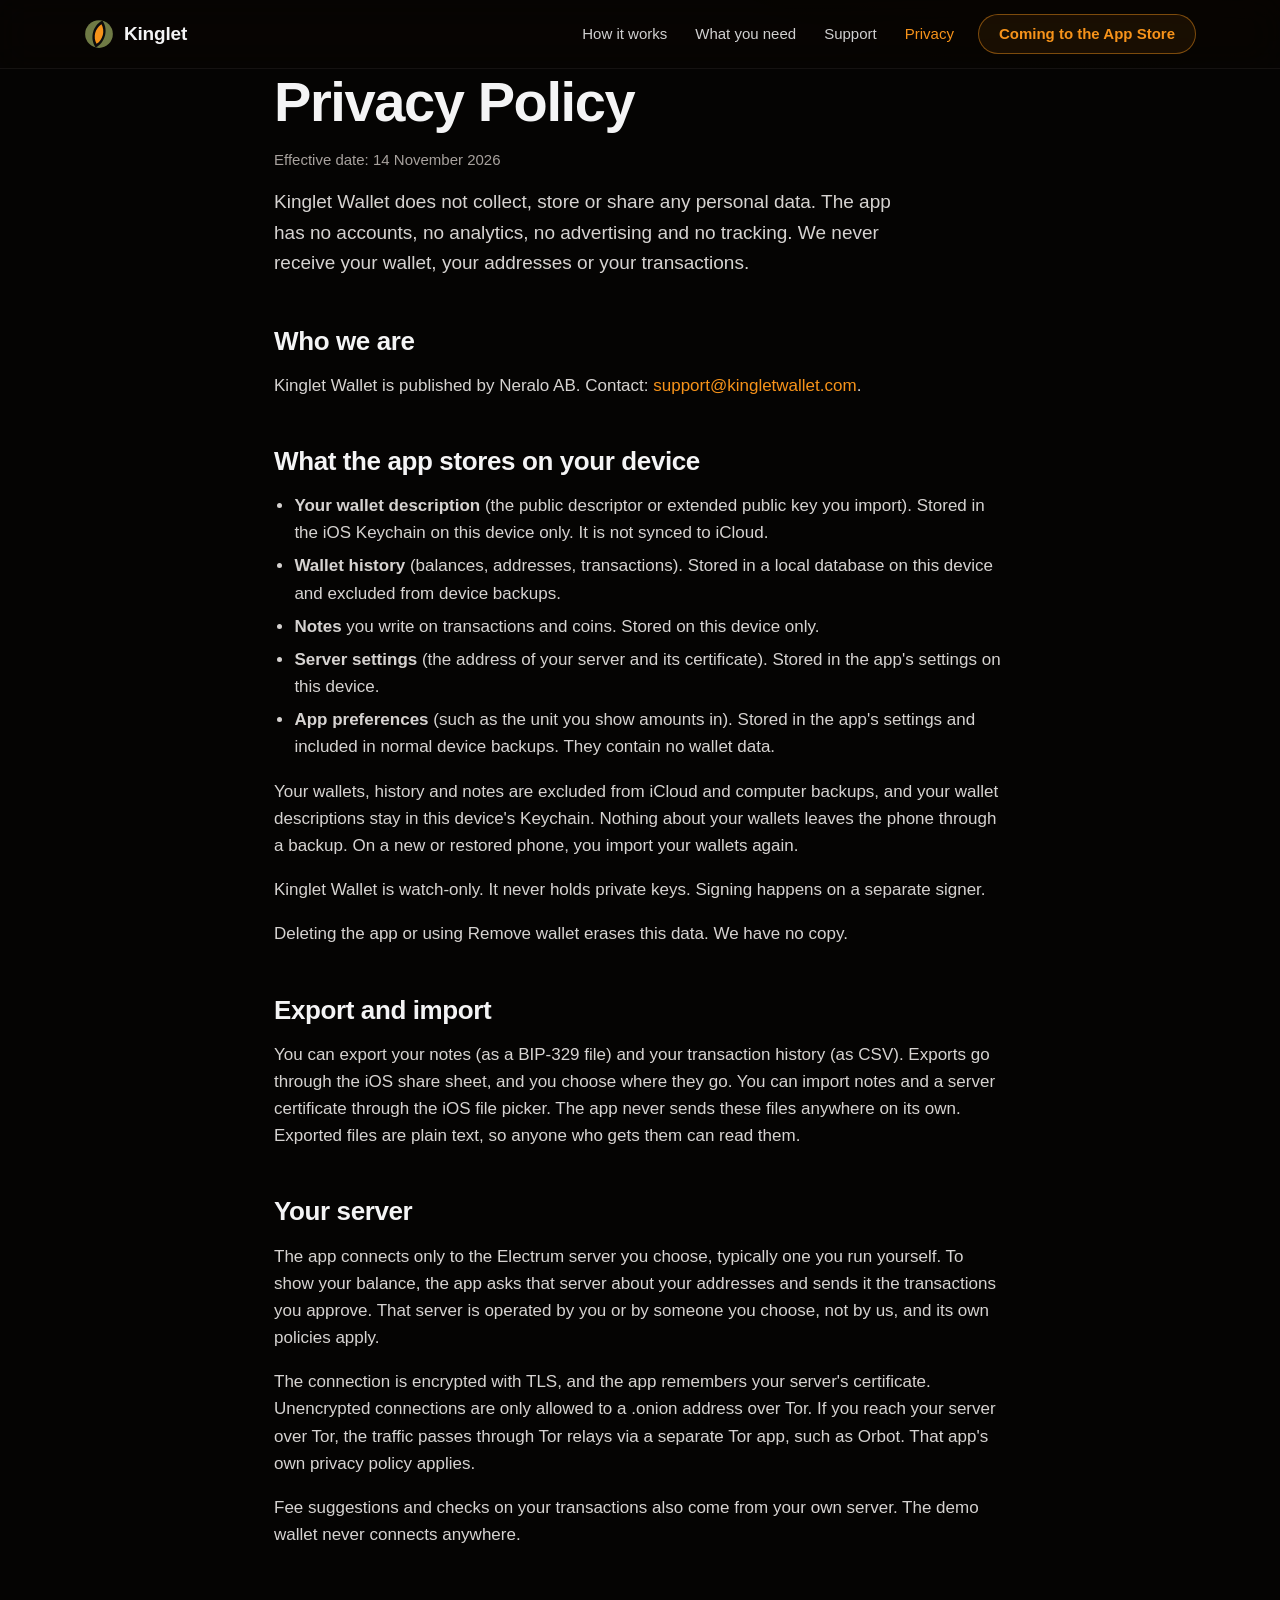
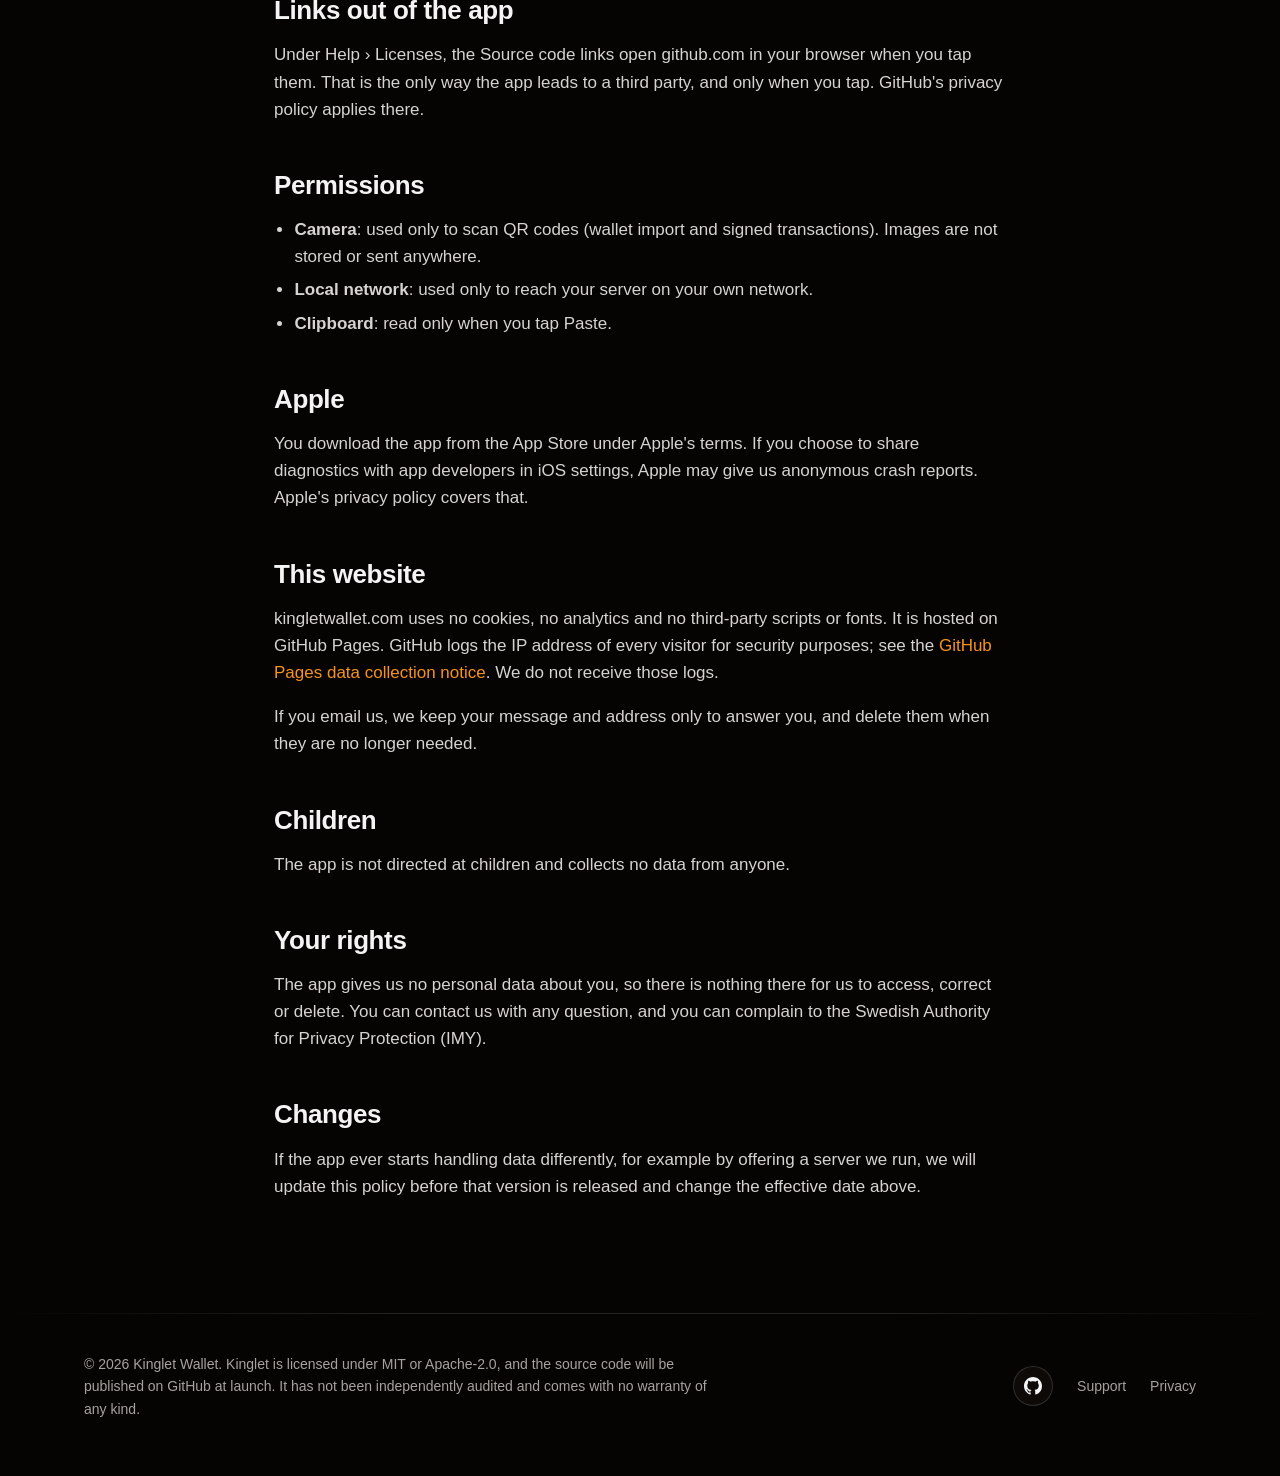
==== privacy/index.html @ 5072bebe "Initial site: home, support and privacy policy" ====
<!doctype html>
<html lang="en">
<head>
<meta charset="utf-8">
<meta name="viewport" content="width=device-width, initial-scale=1">
<title>Privacy Policy · Kinglet Wallet</title>
<meta name="description" content="Kinglet Wallet does not collect, store or share any personal data.">
<meta name="theme-color" content="#050506">
<link rel="icon" href="/assets/img/mark.svg" type="image/svg+xml">
<link rel="apple-touch-icon" href="/assets/img/apple-touch-icon.png">
<link rel="stylesheet" href="/assets/style.css">
</head>
<body>

<header class="site-header">
  <div class="wrap">
    <a class="brand" href="/"><img src="/assets/img/mark.svg" alt="" width="30" height="30">Kinglet</a>
    <nav class="nav" aria-label="Main">
      <a class="hide-sm" href="/#how">How it works</a>
      <a class="hide-sm" href="/#needs">What you need</a>
      <a href="/support/">Support</a>
      <a href="/privacy/" aria-current="page">Privacy</a>
    </nav>
    <span class="pill pill-soon">Coming to the App Store</span>
  </div>
</header>

<main class="page glow">
  <div class="wrap">
    <h1>Privacy Policy</h1>
    <p class="meta">Effective date: 14 November 2026</p>
    <p class="lead">Kinglet Wallet does not collect, store or share any personal data. The app has no accounts, no analytics, no advertising and no tracking. We never receive your wallet, your addresses or your transactions.</p>

    <h2>Who we are</h2>
    <p>Kinglet Wallet is published by Neralo AB. Contact: <a href="mailto:support@kingletwallet.com">support@kingletwallet.com</a>.</p>

    <h2>What the app stores on your device</h2>
    <ul>
      <li><strong>Your wallet description</strong> (the public descriptor or extended public key you import). Stored in the iOS Keychain on this device only. It is not synced to iCloud.</li>
      <li><strong>Wallet history</strong> (balances, addresses, transactions). Stored in a local database on this device and excluded from device backups.</li>
      <li><strong>Notes</strong> you write on transactions and coins. Stored on this device only.</li>
      <li><strong>Server settings</strong> (the address of your server and its certificate). Stored in the app's settings on this device.</li>
      <li><strong>App preferences</strong> (such as the unit you show amounts in). Stored in the app's settings and included in normal device backups. They contain no wallet data.</li>
    </ul>
    <p>Your wallets, history and notes are excluded from iCloud and computer backups, and your wallet descriptions stay in this device's Keychain. Nothing about your wallets leaves the phone through a backup. On a new or restored phone, you import your wallets again.</p>
    <p>Kinglet Wallet is watch-only. It never holds private keys. Signing happens on a separate signer.</p>
    <p>Deleting the app or using Remove wallet erases this data. We have no copy.</p>

    <h2>Export and import</h2>
    <p>You can export your notes (as a BIP-329 file) and your transaction history (as CSV). Exports go through the iOS share sheet, and you choose where they go. You can import notes and a server certificate through the iOS file picker. The app never sends these files anywhere on its own. Exported files are plain text, so anyone who gets them can read them.</p>

    <h2>Your server</h2>
    <p>The app connects only to the Electrum server you choose, typically one you run yourself. To show your balance, the app asks that server about your addresses and sends it the transactions you approve. That server is operated by you or by someone you choose, not by us, and its own policies apply.</p>
    <p>The connection is encrypted with TLS, and the app remembers your server's certificate. Unencrypted connections are only allowed to a .onion address over Tor. If you reach your server over Tor, the traffic passes through Tor relays via a separate Tor app, such as Orbot. That app's own privacy policy applies.</p>
    <p>Fee suggestions and checks on your transactions also come from your own server. The demo wallet never connects anywhere.</p>

    <h2>Links out of the app</h2>
    <p>Under Help › Licenses, the Source code links open github.com in your browser when you tap them. That is the only way the app leads to a third party, and only when you tap. GitHub's privacy policy applies there.</p>

    <h2>Permissions</h2>
    <ul>
      <li><strong>Camera</strong>: used only to scan QR codes (wallet import and signed transactions). Images are not stored or sent anywhere.</li>
      <li><strong>Local network</strong>: used only to reach your server on your own network.</li>
      <li><strong>Clipboard</strong>: read only when you tap Paste.</li>
    </ul>

    <h2>Apple</h2>
    <p>You download the app from the App Store under Apple's terms. If you choose to share diagnostics with app developers in iOS settings, Apple may give us anonymous crash reports. Apple's privacy policy covers that.</p>

    <h2>This website</h2>
    <p>kingletwallet.com uses no cookies, no analytics and no third-party scripts or fonts. It is hosted on GitHub Pages. GitHub logs the IP address of every visitor for security purposes; see the <a href="https://docs.github.com/en/pages/getting-started-with-github-pages/about-github-pages#data-collection" target="_blank" rel="noopener">GitHub Pages data collection notice</a>. We do not receive those logs.</p>
    <p>If you email us, we keep your message and address only to answer you, and delete them when they are no longer needed.</p>

    <h2>Children</h2>
    <p>The app is not directed at children and collects no data from anyone.</p>

    <h2>Your rights</h2>
    <p>The app gives us no personal data about you, so there is nothing there for us to access, correct or delete. You can contact us with any question, and you can complain to the Swedish Authority for Privacy Protection (IMY).</p>

    <h2>Changes</h2>
    <p>If the app ever starts handling data differently, for example by offering a server we run, we will update this policy before that version is released and change the effective date above.</p>
  </div>
</main>

<footer class="site-footer">
  <div class="wrap">
    <p class="legal">© 2026 Kinglet Wallet. Kinglet is licensed under MIT or Apache-2.0, and the source code will be published on GitHub at launch. It has not been independently audited and comes with no warranty of any kind.</p>
    <nav aria-label="Footer">
      <a class="gh" href="https://github.com/kingletwallet" aria-label="Kinglet on GitHub" target="_blank" rel="noopener"><svg viewBox="0 0 16 16" width="18" height="18" fill="currentColor" aria-hidden="true"><path d="M8 0C3.58 0 0 3.58 0 8c0 3.54 2.29 6.53 5.47 7.59.4.07.55-.17.55-.38 0-.19-.01-.82-.01-1.49-2.01.37-2.53-.49-2.69-.94-.09-.23-.48-.94-.82-1.13-.28-.15-.68-.52-.01-.53.63-.01 1.08.58 1.23.82.72 1.21 1.87.87 2.33.66.07-.52.28-.87.51-1.07-1.78-.2-3.64-.89-3.64-3.95 0-.87.31-1.59.82-2.15-.08-.2-.36-1.02.08-2.12 0 0 .67-.21 2.2.82.64-.18 1.32-.27 2-.27.68 0 1.36.09 2 .27 1.53-1.04 2.2-.82 2.2-.82.44 1.1.16 1.92.08 2.12.51.56.82 1.27.82 2.15 0 3.07-1.87 3.75-3.65 3.95.29.25.54.73.54 1.48 0 1.07-.01 1.93-.01 2.2 0 .21.15.46.55.38A8.013 8.013 0 0 0 16 8c0-4.42-3.58-8-8-8z"/></svg></a>
      <a href="/support/">Support</a>
      <a href="/privacy/">Privacy</a>
    </nav>
  </div>
</footer>

</body>
</html>
---- assets/style.css ----
:root {
  --bg: #050403;
  --surface: rgba(22, 18, 15, 0.66);
  --surface-2: #1c1815;
  --line: rgba(255, 255, 255, 0.09);
  --text: #f4f4f5;
  --muted: #a8a29e;
  --orange: #f7931a;
  --gold: #f9c25c;
  --olive: #6f7a45;
  --olive-light: #b6c27a;
  --grad: linear-gradient(95deg, var(--orange) 0%, var(--gold) 55%, var(--olive-light) 100%);
  --radius: 18px;
  --max: 1160px;
  --header: 68px;
  color-scheme: dark;
}

* { box-sizing: border-box; }

html { scroll-behavior: smooth; background: var(--bg); }

body {
  margin: 0;
  background: var(--bg);
  color: var(--text);
  font-family: -apple-system, BlinkMacSystemFont, "SF Pro Text", "Inter", "Segoe UI", Roboto, "Helvetica Neue", Arial, sans-serif;
  font-size: 17px;
  line-height: 1.6;
  -webkit-font-smoothing: antialiased;
  overflow-x: clip;
}

a { color: var(--orange); text-decoration: none; }
a:hover { text-decoration: underline; }

code {
  font-family: ui-monospace, "SF Mono", Menlo, Consolas, monospace;
  font-size: 0.88em;
  background: var(--surface-2);
  border: 1px solid var(--line);
  border-radius: 6px;
  padding: 0.1em 0.4em;
}

.wrap { max-width: var(--max); margin: 0 auto; padding: 0 24px; position: relative; }

/* Glows: soft color fields that fade to black. They are pseudo-elements that
   reach past their section, so no section edge ever cuts a gradient. */

.glow { position: relative; isolation: isolate; }
.glow::before {
  content: "";
  position: absolute;
  z-index: -1;
  pointer-events: none;
  inset: -240px 0;
  background: var(--glow);
  -webkit-mask-image: linear-gradient(180deg, transparent 0%, #000 22%, #000 78%, transparent 100%);
  mask-image: linear-gradient(180deg, transparent 0%, #000 22%, #000 78%, transparent 100%);
}

/* Header */

.site-header {
  position: fixed;
  top: 0;
  left: 0;
  right: 0;
  z-index: 20;
  background: rgba(10, 7, 5, 0.32);
  backdrop-filter: saturate(170%) blur(18px);
  -webkit-backdrop-filter: saturate(170%) blur(18px);
  border-bottom: 1px solid rgba(255, 255, 255, 0.06);
}
.site-header .wrap { display: flex; align-items: center; gap: 24px; height: var(--header); }

.brand { display: flex; align-items: center; gap: 10px; color: var(--text); font-weight: 700; font-size: 19px; letter-spacing: -0.01em; }
.brand:hover { text-decoration: none; }
.brand img { width: 30px; height: 30px; }

.nav { display: flex; gap: 28px; margin-left: auto; }
.nav a { color: var(--text); font-size: 15px; opacity: 0.85; }
.nav a:hover { opacity: 1; text-decoration: none; }
.nav a[aria-current="page"] { color: var(--orange); opacity: 1; }

.pill {
  display: inline-flex;
  align-items: center;
  gap: 8px;
  border-radius: 999px;
  padding: 10px 20px;
  font-weight: 600;
  font-size: 15px;
  line-height: 1.2;
  white-space: nowrap;
}
.pill:hover { text-decoration: none; }
.pill-solid { background: var(--orange); color: #111; }
.pill-solid:hover { background: #ffa53a; }
.pill-ghost { border: 1px solid rgba(255, 255, 255, 0.14); color: var(--text); background: rgba(20, 16, 13, 0.6); }
.pill-ghost:hover { border-color: rgba(255, 255, 255, 0.26); }
.pill-soon { border: 1px solid rgba(247, 147, 26, 0.45); color: var(--orange); background: rgba(247, 147, 26, 0.08); cursor: default; }

main { padding-top: var(--header); }

/* Hero */

.hero {
  position: relative;
  padding: 88px 0 96px;
  overflow-x: clip;
  --glow:
    radial-gradient(900px 620px at 92% 18%, rgba(247, 147, 26, 0.20), rgba(247, 147, 26, 0) 70%),
    radial-gradient(700px 520px at 8% 85%, rgba(247, 147, 26, 0.10), rgba(247, 147, 26, 0) 70%);
}
.hero::before { inset: -400px 0 -320px; }

.hero .wrap {
  z-index: 1;
  display: grid;
  grid-template-columns: 1fr 1fr;
  gap: 32px;
  align-items: center;
}

.eyebrow {
  display: inline-flex;
  align-items: center;
  gap: 6px;
  border: 1px solid rgba(255, 255, 255, 0.12);
  background: rgba(30, 22, 15, 0.55);
  border-radius: 999px;
  padding: 6px 14px;
  font-size: 14px;
  color: var(--muted);
}
.eyebrow b { color: var(--text); font-weight: 600; }

h1, h2, h3 { letter-spacing: -0.025em; line-height: 1.08; margin: 0; }

.hero h1 { font-size: clamp(44px, 6.2vw, 76px); font-weight: 800; margin: 24px 0 22px; }

.grad {
  background: var(--grad);
  -webkit-background-clip: text;
  background-clip: text;
  color: transparent;
}

.lead { font-size: 19px; color: var(--muted); max-width: 34em; margin: 0 0 32px; }
.lead strong { color: var(--text); font-weight: 600; }

.actions { display: flex; flex-wrap: wrap; gap: 12px; }

/* Hero phones */

.phones { position: relative; height: 600px; }
.phones .phone { position: absolute; width: 250px; }
.phones .p1 { left: 4%; top: 70px; transform: rotate(-8deg); }
.phones .p2 { left: 34%; top: 0; z-index: 2; transform: rotate(4deg); }
.phones .p3 { left: 62%; top: 110px; transform: rotate(12deg); opacity: 0.92; }

/* Flat phone used in the step cards */

.phone {
  position: relative;
  border-radius: 42px;
  padding: 9px;
  background: linear-gradient(160deg, #4a4a50, #141416 40%, #222226);
  box-shadow: 0 40px 80px rgba(0, 0, 0, 0.65), 0 0 0 1px rgba(255, 255, 255, 0.08) inset;
}
.phone img { display: block; width: 100%; height: auto; border-radius: 34px; background: #000; }

/* Sections */

section { padding: 104px 0; }
section[id] { scroll-margin-top: var(--header); }

.center { text-align: center; }

.big { font-size: clamp(40px, 6.4vw, 84px); font-weight: 800; }
.sub { font-size: clamp(24px, 3.2vw, 38px); font-weight: 700; margin-top: 14px; }
.intro { max-width: 40em; margin: 28px auto 0; color: var(--muted); font-size: 18px; }

.statement {
  --glow:
    radial-gradient(1100px 700px at 20% 45%, rgba(247, 147, 26, 0.17), rgba(247, 147, 26, 0) 72%),
    radial-gradient(800px 560px at 88% 40%, rgba(111, 122, 69, 0.13), rgba(111, 122, 69, 0) 72%);
}

.tiles { display: grid; grid-template-columns: repeat(3, 1fr); gap: 40px; margin-top: 88px; }
.tile { text-align: center; }
.tile h3 {
  font-size: 22px;
  margin: 28px 0 12px;
  letter-spacing: -0.01em;
  background: linear-gradient(90deg, #ffffff 0%, #ffe2bd 100%);
  -webkit-background-clip: text;
  background-clip: text;
  color: transparent;
}
.tile p { color: var(--muted); margin: 0 auto; max-width: 22em; font-size: 16px; }

.icon-box {
  width: 88px;
  height: 88px;
  margin: 0 auto;
  border-radius: 22px;
  border: 1.5px solid rgba(255, 255, 255, 0.16);
  background: linear-gradient(180deg, #15141a 0%, #0c0b10 100%);
  display: grid;
  place-items: center;
  color: #d6d3d1;
  box-shadow: 0 1px 0 rgba(255, 255, 255, 0.06) inset, 0 18px 40px rgba(0, 0, 0, 0.45);
}
.icon-box svg { width: 40px; height: 40px; }

.section-head { max-width: 760px; margin-bottom: 56px; }
.section-head h2 { font-size: clamp(32px, 4.4vw, 52px); font-weight: 800; }
.section-head p { color: var(--muted); font-size: 18px; margin: 18px 0 0; }
.kicker {
  display: block;
  font-size: 14px;
  font-weight: 700;
  letter-spacing: 0.14em;
  text-transform: uppercase;
  color: var(--orange);
  margin-bottom: 14px;
}

/* Steps */

.steps { display: grid; grid-template-columns: repeat(3, 1fr); gap: 32px; }
.step {
  background: var(--surface);
  border: 1px solid var(--line);
  border-radius: 24px;
  padding: 28px 28px 0;
  overflow: hidden;
  display: flex;
  flex-direction: column;
}
.step-num {
  width: 34px;
  height: 34px;
  border-radius: 50%;
  display: grid;
  place-items: center;
  font-weight: 700;
  font-size: 15px;
  color: #111;
  background: var(--orange);
}
.step h3 { font-size: 22px; margin: 18px 0 10px; letter-spacing: -0.01em; }
.step p { color: var(--muted); margin: 0 0 28px; font-size: 16px; }
.step .phone {
  width: 72%;
  max-width: 250px;
  height: 380px;
  overflow: hidden;
  margin: auto auto 0;
  padding-bottom: 0;
  border-radius: 36px 36px 0 0;
  box-shadow: 0 -10px 60px rgba(0, 0, 0, 0.5), 0 0 0 1px rgba(255, 255, 255, 0.08) inset;
}
.step .phone img { border-radius: 28px 28px 0 0; }

/* Cards */

#replay {
  --glow: radial-gradient(800px 520px at 95% 50%, rgba(247, 147, 26, 0.11), rgba(247, 147, 26, 0) 72%);
}

.cards { display: grid; grid-template-columns: repeat(3, 1fr); gap: 18px; }
.cards-2 { grid-template-columns: repeat(2, 1fr); }
.card { background: var(--surface); border: 1px solid var(--line); border-radius: var(--radius); padding: 26px; }
.card h3 { font-size: 19px; margin-bottom: 10px; letter-spacing: -0.01em; }
.card p { margin: 0; color: var(--muted); font-size: 16px; }

/* Requirements */

#needs {
  --glow: radial-gradient(800px 520px at 5% 55%, rgba(111, 122, 69, 0.14), rgba(111, 122, 69, 0) 72%);
}

.needs { display: grid; grid-template-columns: 1fr 1fr; gap: 18px; }
.need { display: flex; gap: 18px; background: var(--surface); border: 1px solid var(--line); border-radius: var(--radius); padding: 24px; }
.need .icon-box { width: 52px; height: 52px; border-radius: 14px; flex: none; margin: 0; }
.need .icon-box svg { width: 24px; height: 24px; }
.need h3 { font-size: 18px; margin-bottom: 6px; letter-spacing: -0.01em; }
.need p { margin: 0; color: var(--muted); font-size: 16px; }

.callout {
  margin-top: 18px;
  border: 1px solid rgba(247, 147, 26, 0.35);
  background: rgba(247, 147, 26, 0.06);
  border-radius: var(--radius);
  padding: 20px 24px;
  font-weight: 600;
}

/* CTA */

.cta {
  text-align: center;
  --glow: radial-gradient(900px 520px at 50% 62%, rgba(247, 147, 26, 0.15), rgba(247, 147, 26, 0) 72%);
}
.cta img.app-icon { width: 104px; height: 104px; border-radius: 23px; box-shadow: 0 20px 60px rgba(247, 147, 26, 0.18); }
.cta h2 { font-size: clamp(36px, 5vw, 60px); font-weight: 800; margin: 28px 0 14px; }
.cta p { color: var(--muted); margin: 0 auto 30px; max-width: 30em; }
.cta .actions { justify-content: center; }

/* Footer */

.site-footer { position: relative; padding: 40px 0 56px; color: var(--muted); font-size: 14px; }
.site-footer .wrap { display: flex; flex-wrap: wrap; gap: 16px 32px; justify-content: space-between; align-items: center; }
.site-footer nav { display: flex; gap: 24px; }
.site-footer .legal { margin: 0; max-width: 46em; }
.site-footer a { color: var(--muted); }
.site-footer a:hover { color: var(--text); text-decoration: none; }

/* Text pages (support, privacy) */

.page {
  padding: 72px 0 96px;
  --glow: radial-gradient(900px 520px at 85% 0%, rgba(247, 147, 26, 0.13), rgba(247, 147, 26, 0) 72%);
}
.page::before { inset: -300px 0 0; }
.page .wrap { max-width: 780px; }
.page h1 { font-size: clamp(38px, 5vw, 56px); font-weight: 800; margin-bottom: 16px; }
.page .lead { margin-bottom: 48px; }
.page h2 { font-size: 26px; margin: 48px 0 14px; letter-spacing: -0.015em; }
.page h3 { font-size: 19px; margin: 28px 0 8px; letter-spacing: -0.01em; }
.page p, .page li { color: #d6d3d1; }
.page ul { padding-left: 1.2em; }
.page li { margin: 6px 0; }
.page .meta { color: var(--muted); font-size: 15px; }

.contact {
  display: flex;
  flex-wrap: wrap;
  align-items: center;
  justify-content: space-between;
  gap: 16px;
  background: var(--surface);
  border: 1px solid var(--line);
  border-radius: var(--radius);
  padding: 24px 28px;
}
.contact p { margin: 0; }
.contact .addr { font-size: 20px; font-weight: 600; color: var(--text); }

details { border-bottom: 1px solid var(--line); padding: 18px 0; }
details summary {
  cursor: pointer;
  font-weight: 600;
  font-size: 18px;
  list-style: none;
  display: flex;
  justify-content: space-between;
  gap: 16px;
}
details summary::-webkit-details-marker { display: none; }
details summary::after { content: "+"; color: var(--orange); font-weight: 400; font-size: 22px; line-height: 1; }
details[open] summary::after { content: "\2212"; }
details p { margin: 12px 0 0; }

/* Responsive */

@media (max-width: 960px) {
  .hero { padding-top: 56px; }
  .hero .wrap { grid-template-columns: 1fr; }
  .phones { height: 520px; max-width: 560px; width: 100%; margin: 0 auto; }
  .phones .phone { width: 210px; }
  .steps, .cards, .cards-2 { grid-template-columns: 1fr; }
  .step .phone { width: 60%; }
  .tiles { grid-template-columns: 1fr; gap: 56px; margin-top: 64px; }
  .needs { grid-template-columns: 1fr; }
}

@media (max-width: 640px) {
  body { font-size: 16px; }
  .wrap { padding: 0 16px; }
  .nav { gap: 18px; }
  .nav .hide-sm { display: none; }
  .site-header .pill { display: none; }
  section { padding: 80px 0; }
  .phones { height: 420px; }
  .phones .phone { width: 160px; border-radius: 30px; padding: 6px; }
  .phones .phone img { border-radius: 25px; }
  .phones .p1 { left: 0; top: 60px; }
  .phones .p2 { left: 28%; }
  .phones .p3 { left: 56%; top: 90px; }
}

.site-footer nav { align-items: center; }
.site-footer .gh {
  display: grid;
  place-items: center;
  width: 40px;
  height: 40px;
  border-radius: 50%;
  border: 1px solid rgba(255, 255, 255, 0.14);
  background: rgba(20, 16, 13, 0.6);
  color: var(--text);
}
.site-footer .gh:hover { border-color: rgba(255, 255, 255, 0.3); }

/* Footer divider that fades out at both ends */
.site-footer::before {
  content: "";
  position: absolute;
  top: 0;
  left: 0;
  right: 0;
  height: 1px;
  background: linear-gradient(90deg, rgba(255, 255, 255, 0) 0%, rgba(255, 255, 255, 0.12) 30%, rgba(255, 255, 255, 0.12) 70%, rgba(255, 255, 255, 0) 100%);
}
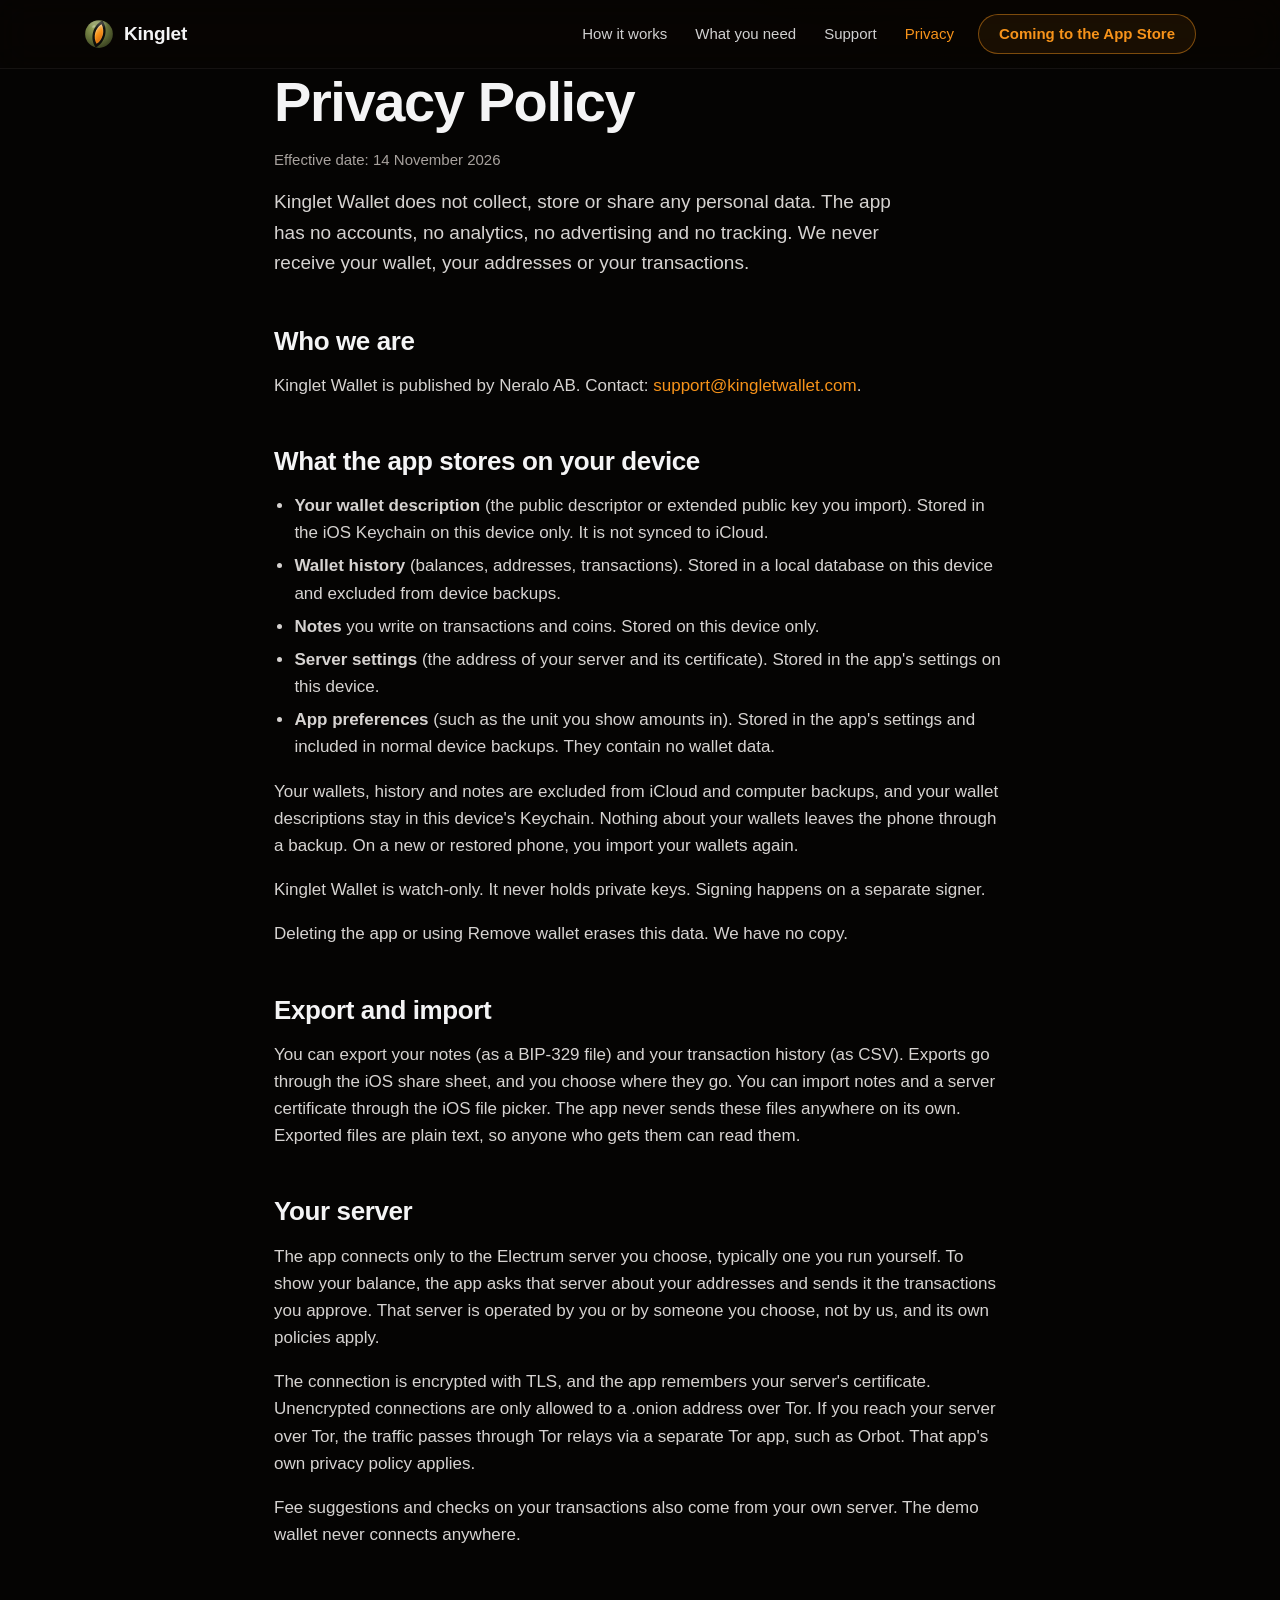
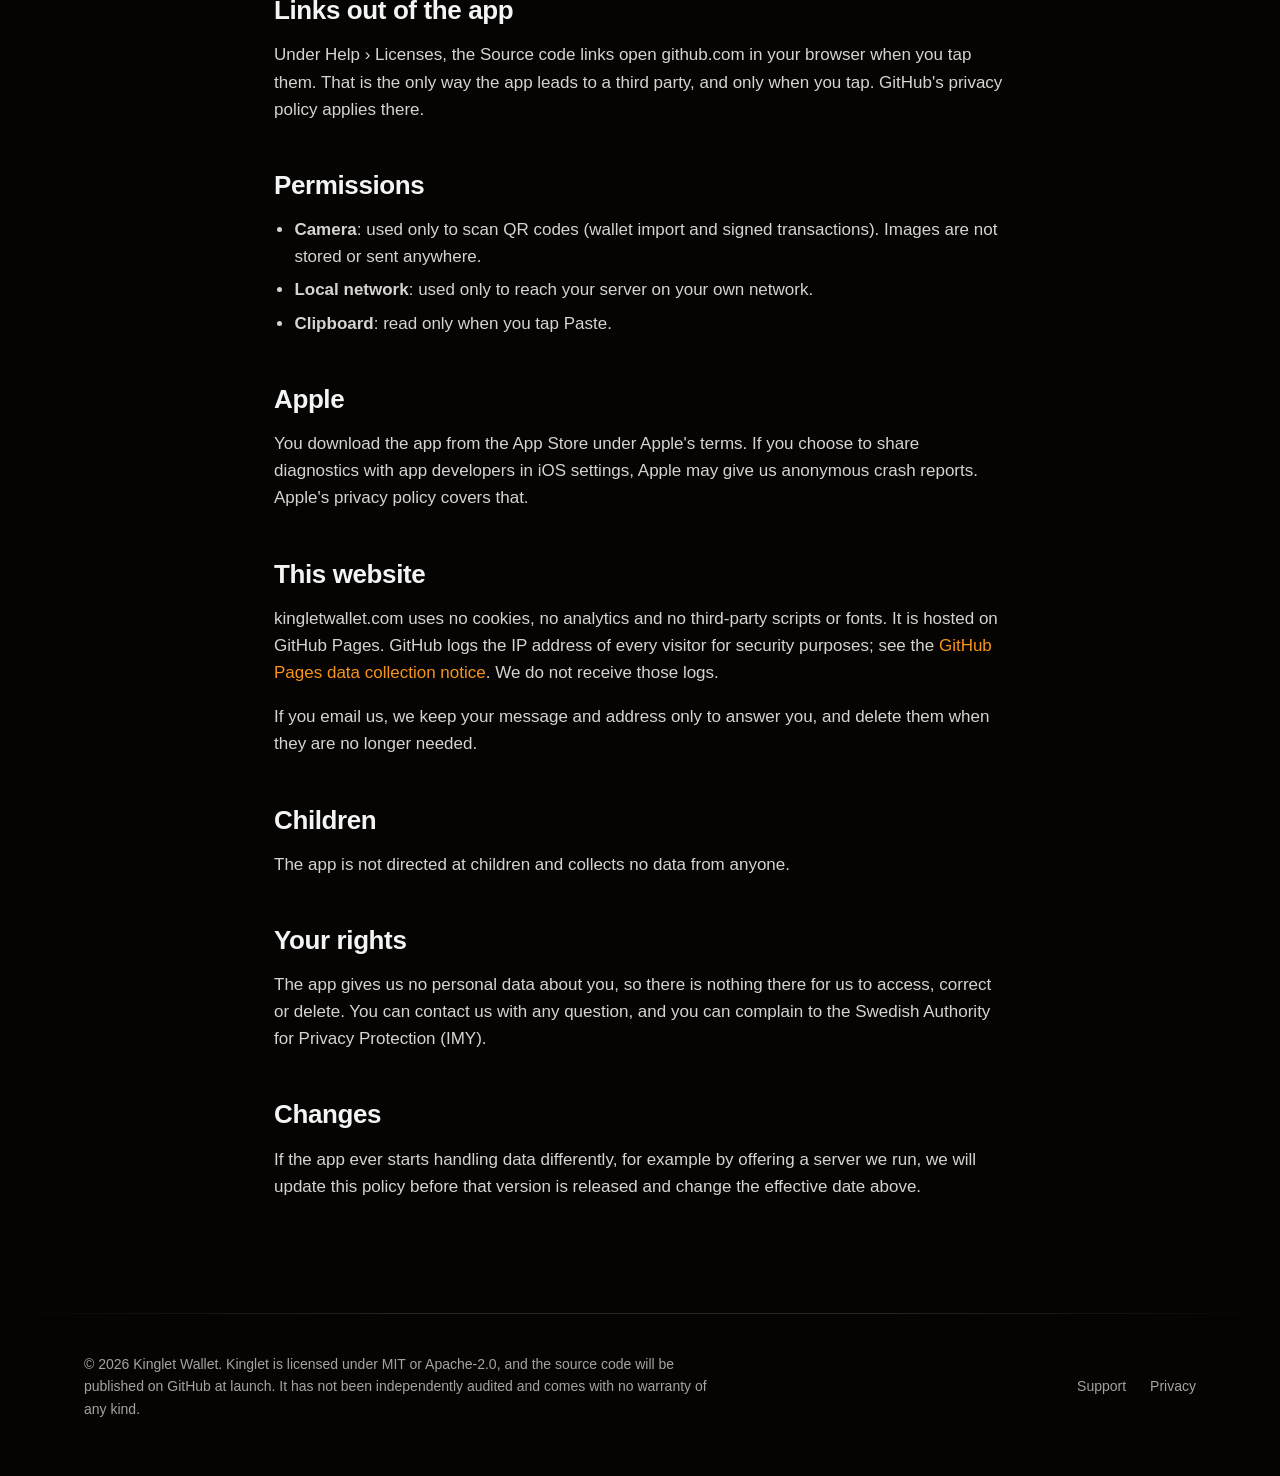
==== commit f3584f2a: "Tighten landing page copy, add glass logo and new screenshots Remove repeated claims, add a centered" ====
--- a/privacy/index.html
+++ b/privacy/index.html
@@ -6,15 +6,15 @@
 <title>Privacy Policy · Kinglet Wallet</title>
 <meta name="description" content="Kinglet Wallet does not collect, store or share any personal data.">
 <meta name="theme-color" content="#050506">
-<link rel="icon" href="/assets/img/mark.svg" type="image/svg+xml">
-<link rel="apple-touch-icon" href="/assets/img/apple-touch-icon.png">
-<link rel="stylesheet" href="/assets/style.css">
+<link rel="icon" href="/assets/img/mark.svg?v=20261116d" type="image/svg+xml">
+<link rel="apple-touch-icon" href="/assets/img/apple-touch-icon.png?v=20261116d">
+<link rel="stylesheet" href="/assets/style.css?v=20261116d">
 </head>
 <body>
 
 <header class="site-header">
   <div class="wrap">
-    <a class="brand" href="/"><img src="/assets/img/mark.svg" alt="" width="30" height="30">Kinglet</a>
+    <a class="brand" href="/"><img src="/assets/img/mark.svg?v=20261116d" alt="" width="30" height="30">Kinglet</a>
     <nav class="nav" aria-label="Main">
       <a class="hide-sm" href="/#how">How it works</a>
       <a class="hide-sm" href="/#needs">What you need</a>
@@ -86,7 +86,6 @@
   <div class="wrap">
     <p class="legal">© 2026 Kinglet Wallet. Kinglet is licensed under MIT or Apache-2.0, and the source code will be published on GitHub at launch. It has not been independently audited and comes with no warranty of any kind.</p>
     <nav aria-label="Footer">
-      <a class="gh" href="https://github.com/kingletwallet" aria-label="Kinglet on GitHub" target="_blank" rel="noopener"><svg viewBox="0 0 16 16" width="18" height="18" fill="currentColor" aria-hidden="true"><path d="M8 0C3.58 0 0 3.58 0 8c0 3.54 2.29 6.53 5.47 7.59.4.07.55-.17.55-.38 0-.19-.01-.82-.01-1.49-2.01.37-2.53-.49-2.69-.94-.09-.23-.48-.94-.82-1.13-.28-.15-.68-.52-.01-.53.63-.01 1.08.58 1.23.82.72 1.21 1.87.87 2.33.66.07-.52.28-.87.51-1.07-1.78-.2-3.64-.89-3.64-3.95 0-.87.31-1.59.82-2.15-.08-.2-.36-1.02.08-2.12 0 0 .67-.21 2.2.82.64-.18 1.32-.27 2-.27.68 0 1.36.09 2 .27 1.53-1.04 2.2-.82 2.2-.82.44 1.1.16 1.92.08 2.12.51.56.82 1.27.82 2.15 0 3.07-1.87 3.75-3.65 3.95.29.25.54.73.54 1.48 0 1.07-.01 1.93-.01 2.2 0 .21.15.46.55.38A8.013 8.013 0 0 0 16 8c0-4.42-3.58-8-8-8z"/></svg></a>
       <a href="/support/">Support</a>
       <a href="/privacy/">Privacy</a>
     </nav>
--- a/assets/style.css
+++ b/assets/style.css
@@ -124,22 +124,17 @@
   align-items: center;
 }
 
-.eyebrow {
-  display: inline-flex;
-  align-items: center;
-  gap: 6px;
-  border: 1px solid rgba(255, 255, 255, 0.12);
-  background: rgba(30, 22, 15, 0.55);
-  border-radius: 999px;
-  padding: 6px 14px;
-  font-size: 14px;
-  color: var(--muted);
-}
-.eyebrow b { color: var(--text); font-weight: 600; }
+.hero-title {
+  grid-column: 1 / -1;
+  text-align: center;
+  font-size: clamp(40px, 6vw, 76px);
+  font-weight: 800;
+  margin: 0 0 24px;
+}
 
 h1, h2, h3 { letter-spacing: -0.025em; line-height: 1.08; margin: 0; }
 
-.hero h1 { font-size: clamp(44px, 6.2vw, 76px); font-weight: 800; margin: 24px 0 22px; }
+.hero .claim { font-size: clamp(36px, 4.6vw, 56px); font-weight: 800; margin: 0 0 22px; }
 
 .grad {
   background: var(--grad);
@@ -242,15 +237,16 @@
   flex-direction: column;
 }
 .step-num {
-  width: 34px;
-  height: 34px;
+  width: 48px;
+  height: 48px;
   border-radius: 50%;
   display: grid;
   place-items: center;
-  font-weight: 700;
-  font-size: 15px;
-  color: #111;
-  background: var(--orange);
+  font-weight: 800;
+  font-size: 20px;
+  color: #1a1206;
+  background: radial-gradient(circle at 34% 28%, #ffd28a 0%, var(--orange) 48%, #c45f08 100%);
+  box-shadow: inset 0 1px 0 rgba(255, 255, 255, 0.5), 0 0 24px rgba(247, 147, 26, 0.35);
 }
 .step h3 { font-size: 22px; margin: 18px 0 10px; letter-spacing: -0.01em; }
 .step p { color: var(--muted); margin: 0 0 28px; font-size: 16px; }
@@ -284,21 +280,14 @@
   --glow: radial-gradient(800px 520px at 5% 55%, rgba(111, 122, 69, 0.14), rgba(111, 122, 69, 0) 72%);
 }
 
-.needs { display: grid; grid-template-columns: 1fr 1fr; gap: 18px; }
+.needs { display: grid; grid-template-columns: repeat(3, 1fr); gap: 18px; }
 .need { display: flex; gap: 18px; background: var(--surface); border: 1px solid var(--line); border-radius: var(--radius); padding: 24px; }
 .need .icon-box { width: 52px; height: 52px; border-radius: 14px; flex: none; margin: 0; }
 .need .icon-box svg { width: 24px; height: 24px; }
 .need h3 { font-size: 18px; margin-bottom: 6px; letter-spacing: -0.01em; }
 .need p { margin: 0; color: var(--muted); font-size: 16px; }
 
-.callout {
-  margin-top: 18px;
-  border: 1px solid rgba(247, 147, 26, 0.35);
-  background: rgba(247, 147, 26, 0.06);
-  border-radius: var(--radius);
-  padding: 20px 24px;
-  font-weight: 600;
-}
+.note { margin: 28px 0 0; color: var(--muted); font-size: 16px; }
 
 /* CTA */
 
